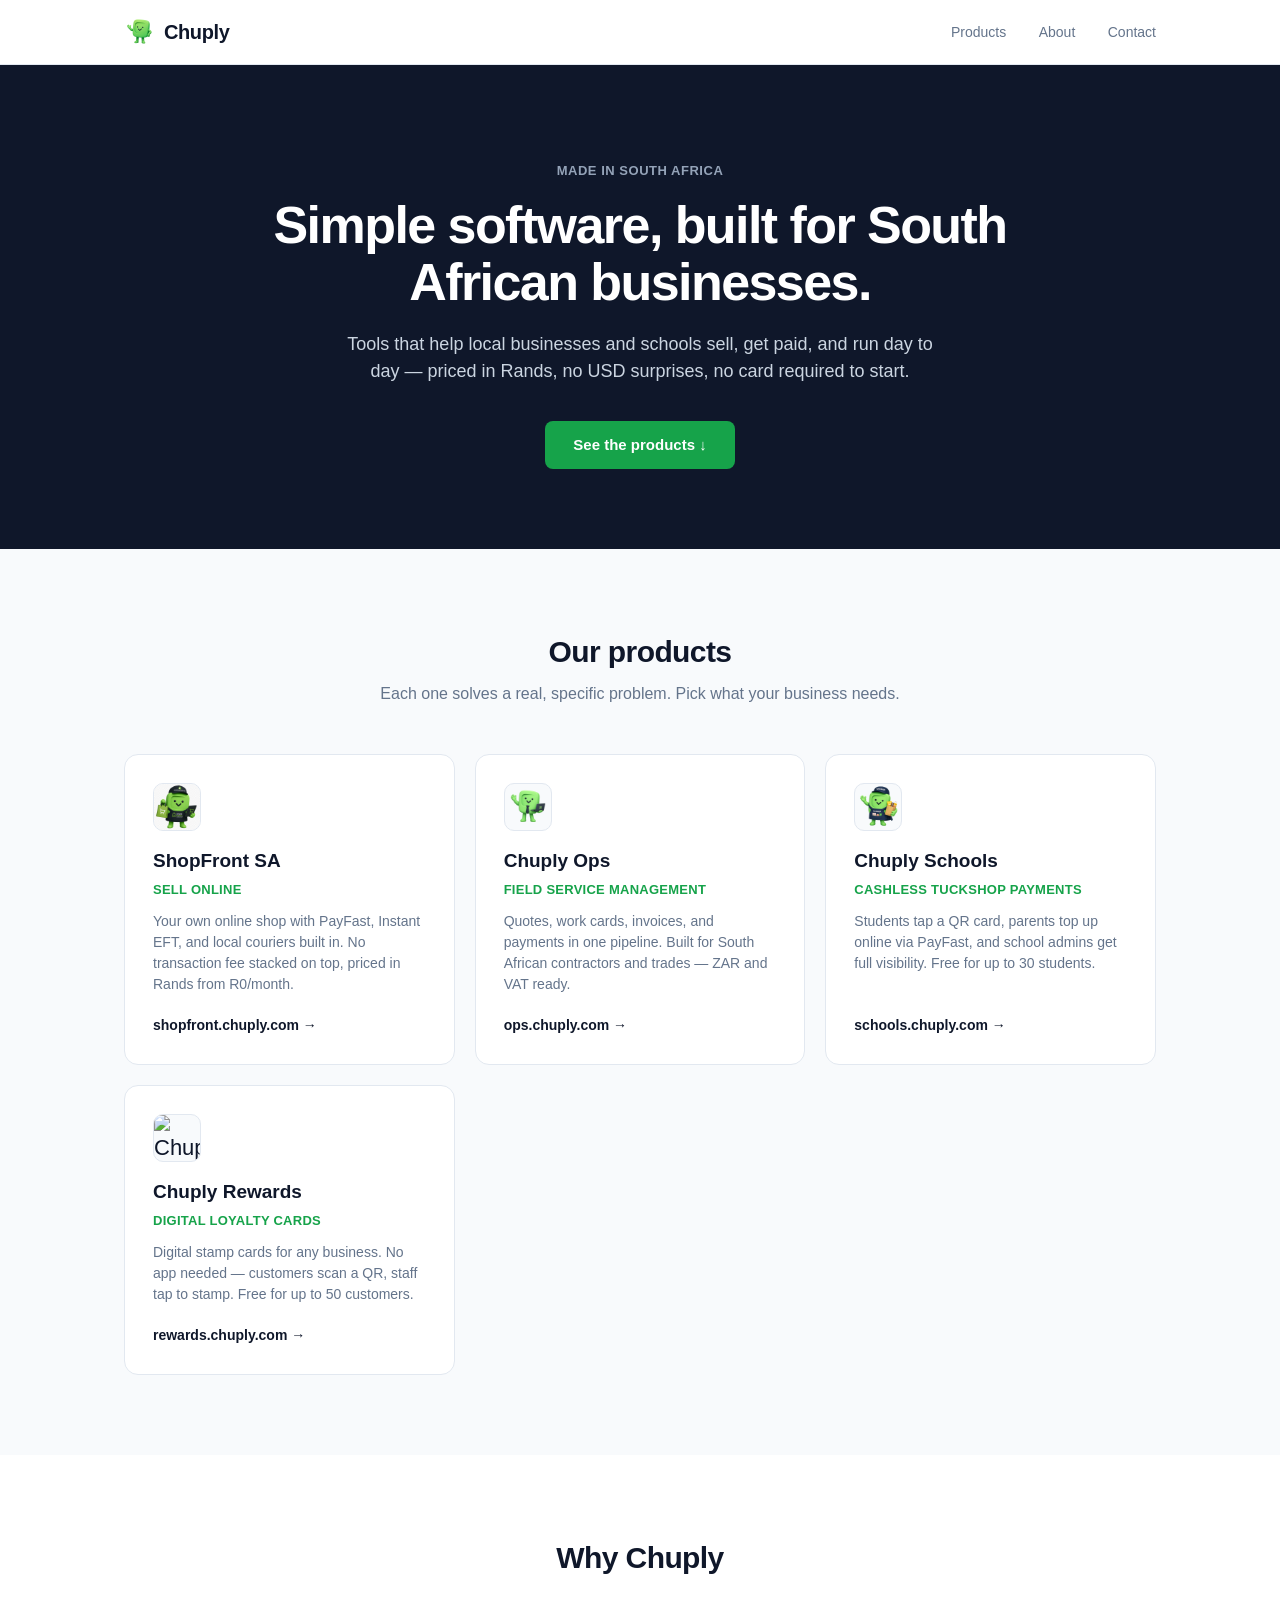
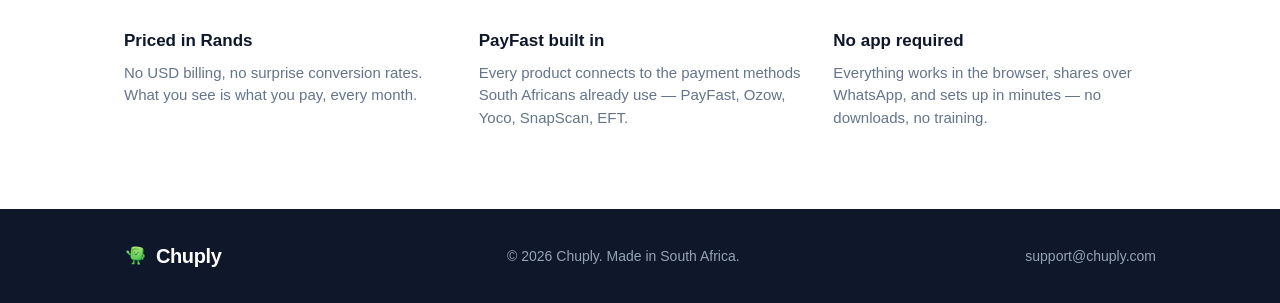
==== index.html @ 633867a1 "update" ====
<!DOCTYPE html>
<html lang="en-ZA">
<head>
<meta charset="UTF-8">
<meta name="viewport" content="width=device-width, initial-scale=1.0">
<title>Chuply — Simple Software for South African Businesses & Schools</title>
<meta name="description" content="Chuply builds simple, ZAR-priced software for South African businesses and schools: online stores, field service management, cashless tuckshops, and loyalty cards. No USD billing, PayFast built in.">
<meta name="robots" content="index, follow, max-image-preview:large">
<meta name="author" content="Chuply">
<link rel="canonical" href="https://www.chuply.com/">
<meta name="theme-color" content="#0f172a">

<link rel="icon" type="image/x-icon" href="/favicon.ico">
<link rel="icon" type="image/png" sizes="32x32" href="/favicon-32x32.png">
<link rel="icon" type="image/png" sizes="16x16" href="/favicon-16x16.png">
<link rel="apple-touch-icon" sizes="180x180" href="/apple-touch-icon.png">
<link rel="manifest" href="/site.webmanifest">

<meta property="og:title" content="Chuply — Simple Software for South African Businesses & Schools">
<meta property="og:description" content="Online stores, field service management, cashless tuckshops, and loyalty cards — priced in Rands, built for South Africa.">
<meta property="og:type" content="website">
<meta property="og:url" content="https://www.chuply.com/">
<meta property="og:site_name" content="Chuply">
<meta property="og:locale" content="en_ZA">
<meta property="og:image" content="https://www.chuply.com/assets/og-image.png">
<meta property="og:image:width" content="1200">
<meta property="og:image:height" content="630">
<meta property="og:image:alt" content="Chuply — simple software for South African businesses">

<meta name="twitter:card" content="summary_large_image">
<meta name="twitter:title" content="Chuply — Simple Software for South African Businesses & Schools">
<meta name="twitter:description" content="Simple tools for South African businesses, priced in Rands.">
<meta name="twitter:image" content="https://www.chuply.com/assets/og-image.png">

<link rel="stylesheet" href="styles.css">

<script type="application/ld+json">
{
  "@context": "https://schema.org",
  "@type": "Organization",
  "name": "Chuply",
  "url": "https://www.chuply.com/",
  "logo": "https://www.chuply.com/assets/chuply-logo.png",
  "description": "Chuply builds simple, ZAR-priced software for South African businesses and schools.",
  "email": "support@chuply.com",
  "areaServed": "ZA",
  "brand": [
    { "@type": "SoftwareApplication", "name": "ShopFront SA", "url": "https://shopfront.chuply.com", "applicationCategory": "BusinessApplication", "description": "Online store builder with PayFast, Instant EFT, and local couriers built in." },
    { "@type": "SoftwareApplication", "name": "Chuply Ops", "url": "https://ops.chuply.com", "applicationCategory": "BusinessApplication", "description": "Field service management: quotes, work cards, invoices, and payments." },
    { "@type": "SoftwareApplication", "name": "Chuply Schools", "url": "https://schools.chuply.com", "applicationCategory": "BusinessApplication", "description": "Cashless tuckshop payments for South African schools." },
    { "@type": "SoftwareApplication", "name": "Chuply Rewards", "url": "https://rewards.chuply.com", "applicationCategory": "BusinessApplication", "description": "Digital loyalty stamp cards for any business." }
  ]
}
</script>
<script type="application/ld+json">
{
  "@context": "https://schema.org",
  "@type": "WebSite",
  "name": "Chuply",
  "url": "https://www.chuply.com/"
}
</script>
</head>
<body>

<header class="site-header">
  <div class="wrap header-inner">
    <a href="/" class="logo"><img src="assets/chuply-logo.png" alt="Chuply" width="32" height="32">Chuply</a>
    <nav class="header-nav">
      <a href="#products">Products</a>
      <a href="#about">About</a>
      <a href="mailto:support@chuply.com">Contact</a>
    </nav>
  </div>
</header>

<section class="hero">
  <div class="wrap">
    <p class="eyebrow">Made in South Africa</p>
    <h1>Simple software, built for South African businesses.</h1>
    <p class="hero-sub">Tools that help local businesses and schools sell, get paid, and run day to day — priced in Rands, no USD surprises, no card required to start.</p>
    <a href="#products" class="btn btn-primary">See the products ↓</a>
  </div>
</section>

<section id="products" class="products">
  <div class="wrap">
    <h2 class="section-title">Our products</h2>
    <p class="section-sub">Each one solves a real, specific problem. Pick what your business needs.</p>

    <div class="product-grid">

      <a class="product-card" href="https://shopfront.chuply.com" target="_blank" rel="noopener">
        <div class="product-icon product-icon-img"><img src="assets/shopfront.png" alt="ShopFront SA logo" loading="lazy" width="48" height="48"></div>
        <h3>ShopFront SA</h3>
        <p class="product-tag">Sell online</p>
        <p class="product-desc">Your own online shop with PayFast, Instant EFT, and local couriers built in. No transaction fee stacked on top, priced in Rands from R0/month.</p>
        <span class="product-link">shopfront.chuply.com →</span>
      </a>

      <a class="product-card" href="https://ops.chuply.com" target="_blank" rel="noopener">
        <div class="product-icon product-icon-img"><img src="assets/ops.png" alt="Chuply Ops logo" loading="lazy" width="48" height="48"></div>
        <h3>Chuply Ops</h3>
        <p class="product-tag">Field service management</p>
        <p class="product-desc">Quotes, work cards, invoices, and payments in one pipeline. Built for South African contractors and trades — ZAR and VAT ready.</p>
        <span class="product-link">ops.chuply.com →</span>
      </a>

      <a class="product-card" href="https://schools.chuply.com" target="_blank" rel="noopener">
        <div class="product-icon product-icon-img"><img src="assets/schools.png" alt="Chuply Schools logo" loading="lazy" width="48" height="48"></div>
        <h3>Chuply Schools</h3>
        <p class="product-tag">Cashless tuckshop payments</p>
        <p class="product-desc">Students tap a QR card, parents top up online via PayFast, and school admins get full visibility. Free for up to 30 students.</p>
        <span class="product-link">schools.chuply.com →</span>
      </a>

      <a class="product-card" href="https://rewards.chuply.com" target="_blank" rel="noopener">
        <div class="product-icon product-icon-img"><img src="https://rewards.chuply.com/mascot-nav.png" alt="Chuply Rewards logo" loading="lazy" width="48" height="48"></div>
        <h3>Chuply Rewards</h3>
        <p class="product-tag">Digital loyalty cards</p>
        <p class="product-desc">Digital stamp cards for any business. No app needed — customers scan a QR, staff tap to stamp. Free for up to 50 customers.</p>
        <span class="product-link">rewards.chuply.com →</span>
      </a>

    </div>
  </div>
</section>

<section id="about" class="about">
  <div class="wrap about-inner">
    <h2 class="section-title">Why Chuply</h2>
    <div class="about-grid">
      <div class="about-item">
        <h4>Priced in Rands</h4>
        <p>No USD billing, no surprise conversion rates. What you see is what you pay, every month.</p>
      </div>
      <div class="about-item">
        <h4>PayFast built in</h4>
        <p>Every product connects to the payment methods South Africans already use — PayFast, Ozow, Yoco, SnapScan, EFT.</p>
      </div>
      <div class="about-item">
        <h4>No app required</h4>
        <p>Everything works in the browser, shares over WhatsApp, and sets up in minutes — no downloads, no training.</p>
      </div>
    </div>
  </div>
</section>

<footer class="site-footer">
  <div class="wrap footer-inner">
    <span class="logo"><img src="assets/chuply-logo.png" alt="Chuply" width="24" height="24">Chuply</span>
    <p>&copy; <span id="year"></span> Chuply. Made in South Africa.</p>
    <a href="mailto:support@chuply.com">support@chuply.com</a>
  </div>
</footer>

<script>document.getElementById('year').textContent = new Date().getFullYear();</script>
</body>
</html>
---- styles.css ----
:root {
  --navy: #0f172a;
  --navy-soft: #1e293b;
  --text-dim: #64748b;
  --green: #16a34a;
  --border: #e2e8f0;
  --bg: #f8fafc;
}

* { box-sizing: border-box; }

body {
  margin: 0;
  font-family: -apple-system, BlinkMacSystemFont, "Segoe UI", Inter, Roboto, sans-serif;
  color: var(--navy);
  background: #fff;
  line-height: 1.5;
}

.wrap {
  max-width: 1080px;
  margin: 0 auto;
  padding: 0 24px;
}

a { text-decoration: none; color: inherit; }

/* Header */
.site-header {
  border-bottom: 1px solid var(--border);
  position: sticky;
  top: 0;
  background: rgba(255,255,255,0.9);
  backdrop-filter: blur(8px);
  z-index: 10;
}

.header-inner {
  display: flex;
  align-items: center;
  justify-content: space-between;
  height: 64px;
}

.logo {
  font-weight: 800;
  font-size: 20px;
  letter-spacing: -0.02em;
  display: inline-flex;
  align-items: center;
  gap: 8px;
}

.logo img {
  border-radius: 6px;
  display: block;
}

.header-nav a {
  margin-left: 28px;
  font-size: 14px;
  font-weight: 500;
  color: var(--text-dim);
}

.header-nav a:hover { color: var(--navy); }

/* Hero */
.hero {
  background: var(--navy);
  color: #fff;
  padding: 96px 0 80px;
  text-align: center;
}

.eyebrow {
  font-size: 13px;
  font-weight: 600;
  letter-spacing: 0.04em;
  color: #94a3b8;
  text-transform: uppercase;
  margin: 0 0 16px;
}

.hero h1 {
  font-size: clamp(32px, 5vw, 52px);
  font-weight: 800;
  letter-spacing: -0.03em;
  max-width: 780px;
  margin: 0 auto 20px;
  line-height: 1.1;
}

.hero-sub {
  font-size: 18px;
  color: #cbd5e1;
  max-width: 600px;
  margin: 0 auto 36px;
}

.btn {
  display: inline-block;
  padding: 13px 28px;
  border-radius: 8px;
  font-weight: 600;
  font-size: 15px;
}

.btn-primary {
  background: var(--green);
  color: #fff;
}

.btn-primary:hover { background: #15803d; }

/* Products */
.products { padding: 80px 0; background: var(--bg); }

.section-title {
  font-size: 30px;
  font-weight: 800;
  letter-spacing: -0.02em;
  text-align: center;
  margin: 0 0 8px;
}

.section-sub {
  text-align: center;
  color: var(--text-dim);
  font-size: 16px;
  margin: 0 0 48px;
}

.product-grid {
  display: grid;
  grid-template-columns: repeat(3, 1fr);
  gap: 20px;
}

.product-card {
  background: #fff;
  border: 1px solid var(--border);
  border-radius: 14px;
  padding: 28px;
  display: flex;
  flex-direction: column;
  transition: transform 0.15s ease, box-shadow 0.15s ease, border-color 0.15s ease;
}

.product-card:hover {
  transform: translateY(-3px);
  box-shadow: 0 12px 24px -8px rgba(15, 23, 42, 0.12);
  border-color: #cbd5e1;
}

.product-icon {
  width: 48px;
  height: 48px;
  border-radius: 10px;
  display: flex;
  align-items: center;
  justify-content: center;
  font-size: 22px;
  margin-bottom: 16px;
  overflow: hidden;
}

.product-icon-img {
  background: var(--bg);
  border: 1px solid var(--border);
}

.product-icon-img img {
  width: 100%;
  height: 100%;
  object-fit: contain;
}

.product-card h3 {
  margin: 0 0 4px;
  font-size: 19px;
  font-weight: 700;
}

.product-tag {
  margin: 0 0 12px;
  font-size: 13px;
  font-weight: 600;
  color: var(--green);
  text-transform: uppercase;
  letter-spacing: 0.02em;
}

.product-desc {
  margin: 0 0 20px;
  color: var(--text-dim);
  font-size: 14px;
  flex-grow: 1;
}

.product-link {
  font-size: 14px;
  font-weight: 600;
  color: var(--navy);
}

/* About */
.about { padding: 80px 0; }

.about-inner .section-title { margin-bottom: 48px; }

.about-grid {
  display: grid;
  grid-template-columns: repeat(3, 1fr);
  gap: 32px;
}

.about-item h4 {
  font-size: 17px;
  margin: 0 0 8px;
}

.about-item p {
  margin: 0;
  color: var(--text-dim);
  font-size: 15px;
}

/* Footer */
.site-footer {
  background: var(--navy);
  color: #94a3b8;
  padding: 32px 0;
}

.footer-inner {
  display: flex;
  align-items: center;
  justify-content: space-between;
  flex-wrap: wrap;
  gap: 12px;
  font-size: 14px;
}

.footer-inner .logo { color: #fff; }
.footer-inner p { margin: 0; }
.footer-inner a { color: #94a3b8; }
.footer-inner a:hover { color: #fff; }

/* Responsive */
@media (max-width: 800px) {
  .product-grid { grid-template-columns: repeat(2, 1fr); }
  .about-grid { grid-template-columns: 1fr; gap: 24px; }
}

@media (max-width: 560px) {
  .header-nav a:first-child { display: none; }
  .product-grid { grid-template-columns: 1fr; }
  .hero { padding: 72px 0 56px; }
  .footer-inner { flex-direction: column; text-align: center; }
}
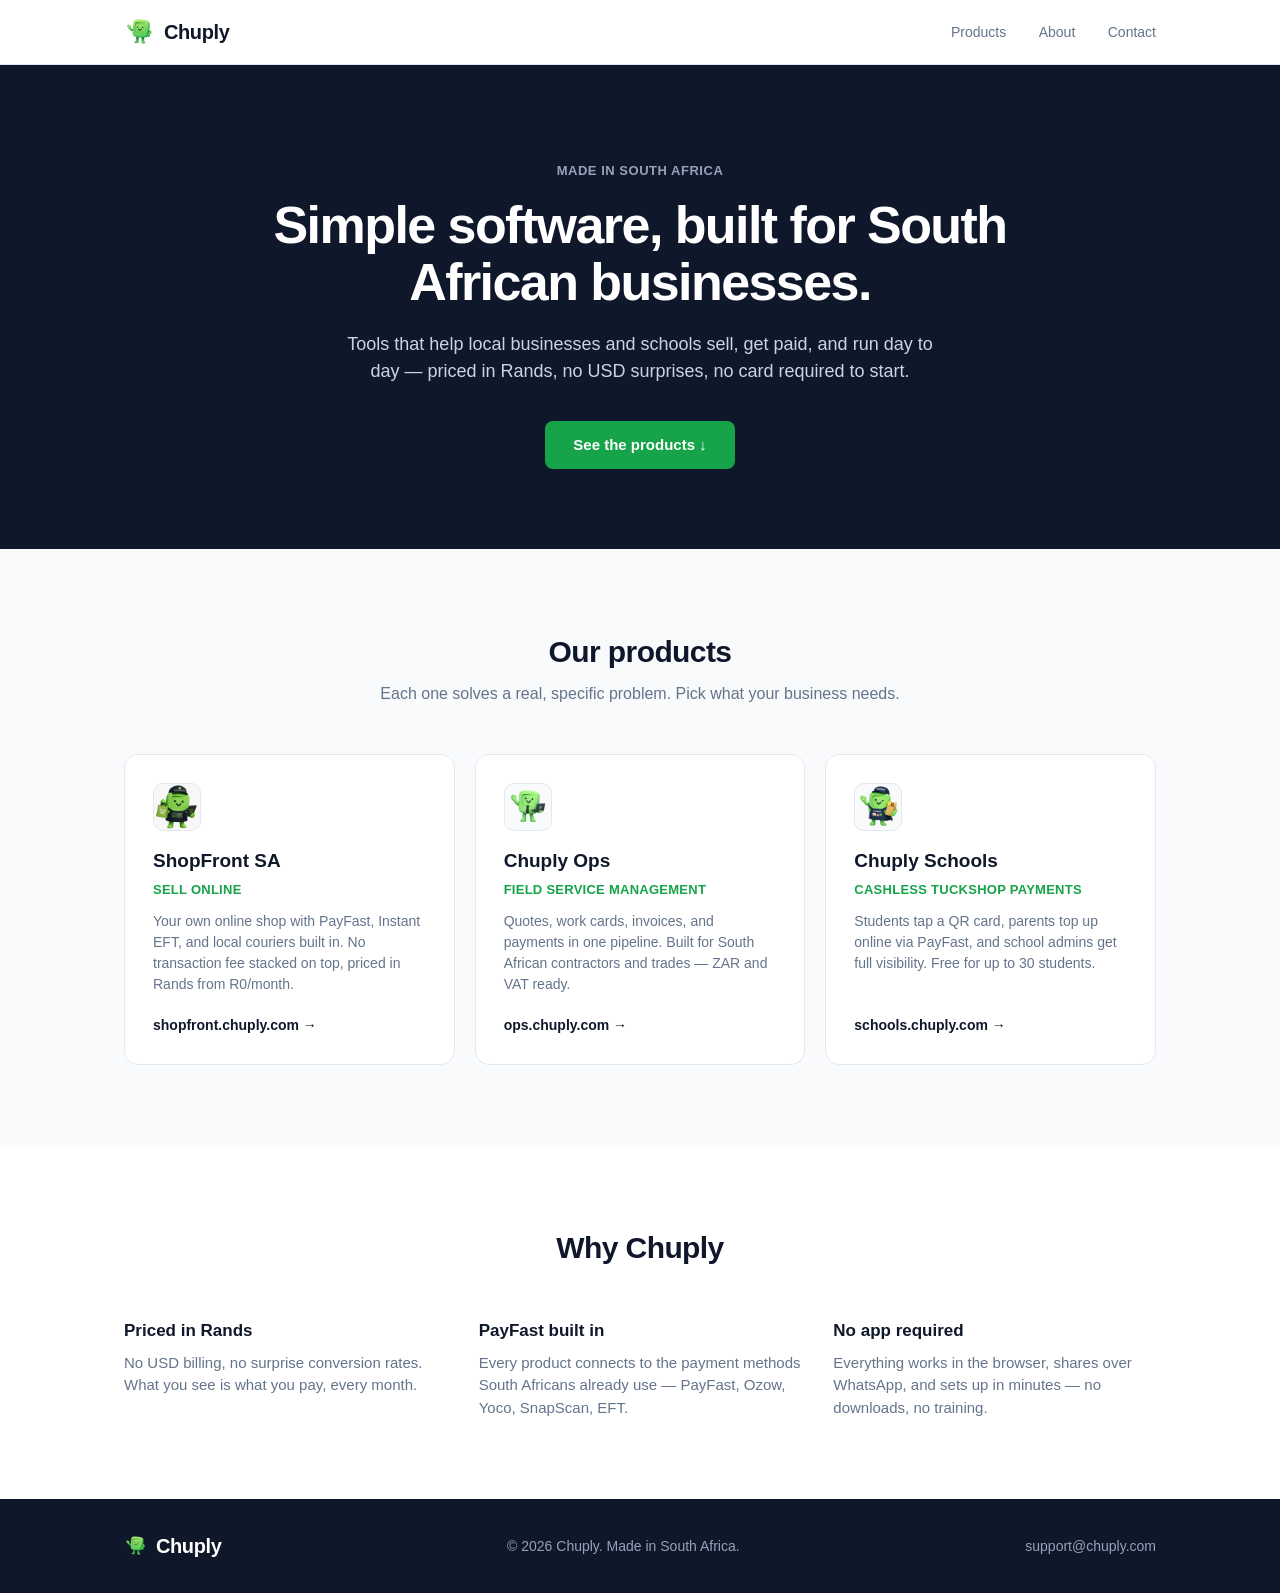
==== commit da46645e: "Remove Chuply Rewards from home page Co-Authored-By: Claude Opus 5.5 <noreply@anthropic.com> Claude-" ====
--- a/index.html
+++ b/index.html
@@ -1,10 +1,19 @@
 <!DOCTYPE html>
 <html lang="en-ZA">
 <head>
+<!-- Google tag (gtag.js) -->
+<script async src="https://www.googletagmanager.com/gtag/js?id=G-7B06QJ82PS"></script>
+<script>
+  window.dataLayer = window.dataLayer || [];
+  function gtag(){dataLayer.push(arguments);}
+  gtag('js', new Date());
+
+  gtag('config', 'G-7B06QJ82PS');
+</script>
 <meta charset="UTF-8">
 <meta name="viewport" content="width=device-width, initial-scale=1.0">
 <title>Chuply — Simple Software for South African Businesses & Schools</title>
-<meta name="description" content="Chuply builds simple, ZAR-priced software for South African businesses and schools: online stores, field service management, cashless tuckshops, and loyalty cards. No USD billing, PayFast built in.">
+<meta name="description" content="Chuply builds simple, ZAR-priced software for South African businesses and schools: online stores, field service management, and cashless tuckshops. No USD billing, PayFast built in.">
 <meta name="robots" content="index, follow, max-image-preview:large">
 <meta name="author" content="Chuply">
 <link rel="canonical" href="https://www.chuply.com/">
@@ -17,7 +26,7 @@
 <link rel="manifest" href="/site.webmanifest">
 
 <meta property="og:title" content="Chuply — Simple Software for South African Businesses & Schools">
-<meta property="og:description" content="Online stores, field service management, cashless tuckshops, and loyalty cards — priced in Rands, built for South Africa.">
+<meta property="og:description" content="Online stores, field service management; and cashless tuckshops — priced in Rands, built for South Africa.">
 <meta property="og:type" content="website">
 <meta property="og:url" content="https://www.chuply.com/">
 <meta property="og:site_name" content="Chuply">
@@ -47,8 +56,7 @@
   "brand": [
     { "@type": "SoftwareApplication", "name": "ShopFront SA", "url": "https://shopfront.chuply.com", "applicationCategory": "BusinessApplication", "description": "Online store builder with PayFast, Instant EFT, and local couriers built in." },
     { "@type": "SoftwareApplication", "name": "Chuply Ops", "url": "https://ops.chuply.com", "applicationCategory": "BusinessApplication", "description": "Field service management: quotes, work cards, invoices, and payments." },
-    { "@type": "SoftwareApplication", "name": "Chuply Schools", "url": "https://schools.chuply.com", "applicationCategory": "BusinessApplication", "description": "Cashless tuckshop payments for South African schools." },
-    { "@type": "SoftwareApplication", "name": "Chuply Rewards", "url": "https://rewards.chuply.com", "applicationCategory": "BusinessApplication", "description": "Digital loyalty stamp cards for any business." }
+    { "@type": "SoftwareApplication", "name": "Chuply Schools", "url": "https://schools.chuply.com", "applicationCategory": "BusinessApplication", "description": "Cashless tuckshop payments for South African schools." }
   ]
 }
 </script>
@@ -114,13 +122,6 @@
         <span class="product-link">schools.chuply.com →</span>
       </a>
 
-      <a class="product-card" href="https://rewards.chuply.com" target="_blank" rel="noopener">
-        <div class="product-icon product-icon-img"><img src="https://rewards.chuply.com/mascot-nav.png" alt="Chuply Rewards logo" loading="lazy" width="48" height="48"></div>
-        <h3>Chuply Rewards</h3>
-        <p class="product-tag">Digital loyalty cards</p>
-        <p class="product-desc">Digital stamp cards for any business. No app needed — customers scan a QR, staff tap to stamp. Free for up to 50 customers.</p>
-        <span class="product-link">rewards.chuply.com →</span>
-      </a>
 
     </div>
   </div>
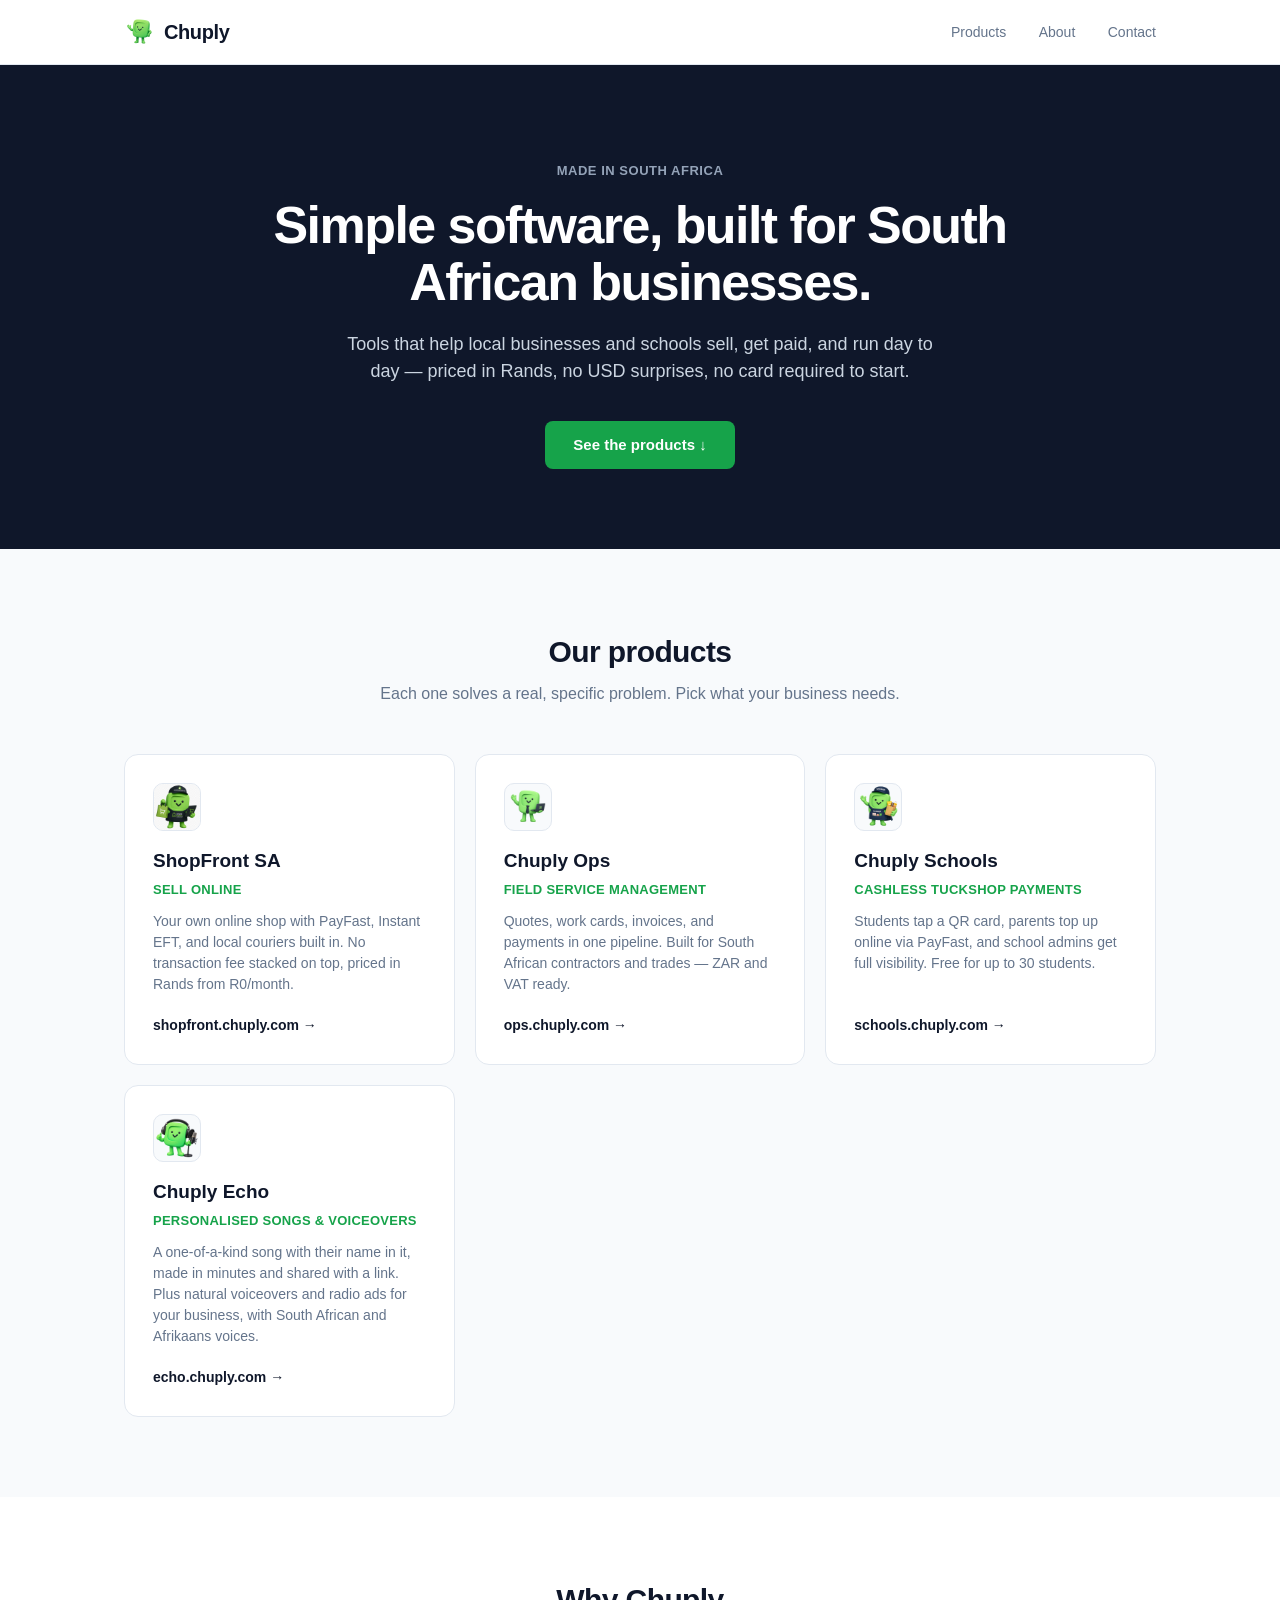
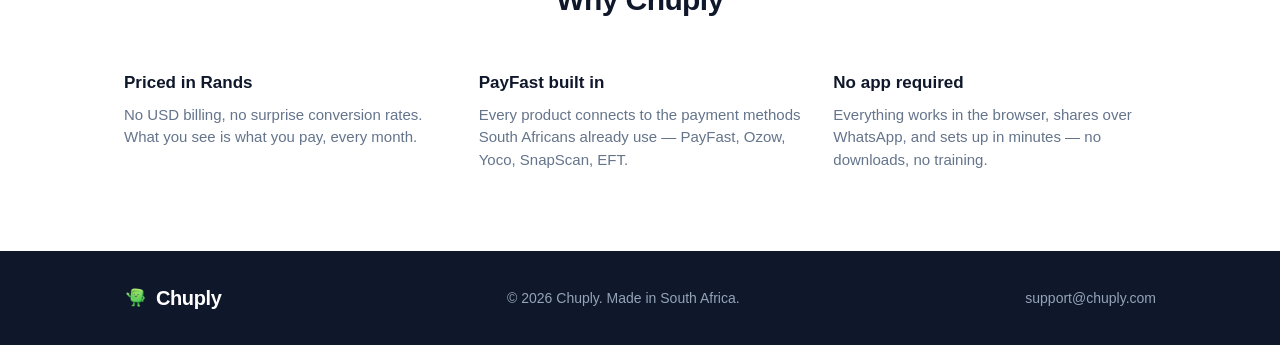
==== commit ec0b7481: "Main page: add Chuply Echo product card Co-Authored-By: Claude Opus 5.5 <noreply@anthropic.com> Clau" ====
--- a/index.html
+++ b/index.html
@@ -13,7 +13,7 @@
 <meta charset="UTF-8">
 <meta name="viewport" content="width=device-width, initial-scale=1.0">
 <title>Chuply — Simple Software for South African Businesses & Schools</title>
-<meta name="description" content="Chuply builds simple, ZAR-priced software for South African businesses and schools: online stores, field service management, and cashless tuckshops. No USD billing, PayFast built in.">
+<meta name="description" content="Chuply builds simple, ZAR-priced software for South African businesses and schools: online stores, field service management, cashless tuckshops, and personalised songs and voiceovers. No USD billing, PayFast built in.">
 <meta name="robots" content="index, follow, max-image-preview:large">
 <meta name="author" content="Chuply">
 <link rel="canonical" href="https://www.chuply.com/">
@@ -26,7 +26,7 @@
 <link rel="manifest" href="/site.webmanifest">
 
 <meta property="og:title" content="Chuply — Simple Software for South African Businesses & Schools">
-<meta property="og:description" content="Online stores, field service management; and cashless tuckshops — priced in Rands, built for South Africa.">
+<meta property="og:description" content="Online stores, field service management, and cashless tuckshops — priced in Rands, built for South Africa.">
 <meta property="og:type" content="website">
 <meta property="og:url" content="https://www.chuply.com/">
 <meta property="og:site_name" content="Chuply">
@@ -35,6 +35,7 @@
 <meta property="og:image:width" content="1200">
 <meta property="og:image:height" content="630">
 <meta property="og:image:alt" content="Chuply — simple software for South African businesses">
+<meta property="fb:app_id" content="1613970630474385">
 
 <meta name="twitter:card" content="summary_large_image">
 <meta name="twitter:title" content="Chuply — Simple Software for South African Businesses & Schools">
@@ -56,7 +57,8 @@
   "brand": [
     { "@type": "SoftwareApplication", "name": "ShopFront SA", "url": "https://shopfront.chuply.com", "applicationCategory": "BusinessApplication", "description": "Online store builder with PayFast, Instant EFT, and local couriers built in." },
     { "@type": "SoftwareApplication", "name": "Chuply Ops", "url": "https://ops.chuply.com", "applicationCategory": "BusinessApplication", "description": "Field service management: quotes, work cards, invoices, and payments." },
-    { "@type": "SoftwareApplication", "name": "Chuply Schools", "url": "https://schools.chuply.com", "applicationCategory": "BusinessApplication", "description": "Cashless tuckshop payments for South African schools." }
+    { "@type": "SoftwareApplication", "name": "Chuply Schools", "url": "https://schools.chuply.com", "applicationCategory": "BusinessApplication", "description": "Cashless tuckshop payments for South African schools." },
+    { "@type": "SoftwareApplication", "name": "Chuply Echo", "url": "https://echo.chuply.com", "applicationCategory": "MultimediaApplication", "description": "Personalised songs, voiceovers and radio ads, made in minutes." }
   ]
 }
 </script>
@@ -122,6 +124,14 @@
         <span class="product-link">schools.chuply.com →</span>
       </a>
 
+      <a class="product-card" href="https://echo.chuply.com" target="_blank" rel="noopener">
+        <div class="product-icon product-icon-img"><img src="assets/echo.png" alt="Chuply Echo logo" loading="lazy" width="48" height="48"></div>
+        <h3>Chuply Echo</h3>
+        <p class="product-tag">Personalised songs &amp; voiceovers</p>
+        <p class="product-desc">A one-of-a-kind song with their name in it, made in minutes and shared with a link. Plus natural voiceovers and radio ads for your business, with South African and Afrikaans voices.</p>
+        <span class="product-link">echo.chuply.com →</span>
+      </a>
+
 
     </div>
   </div>
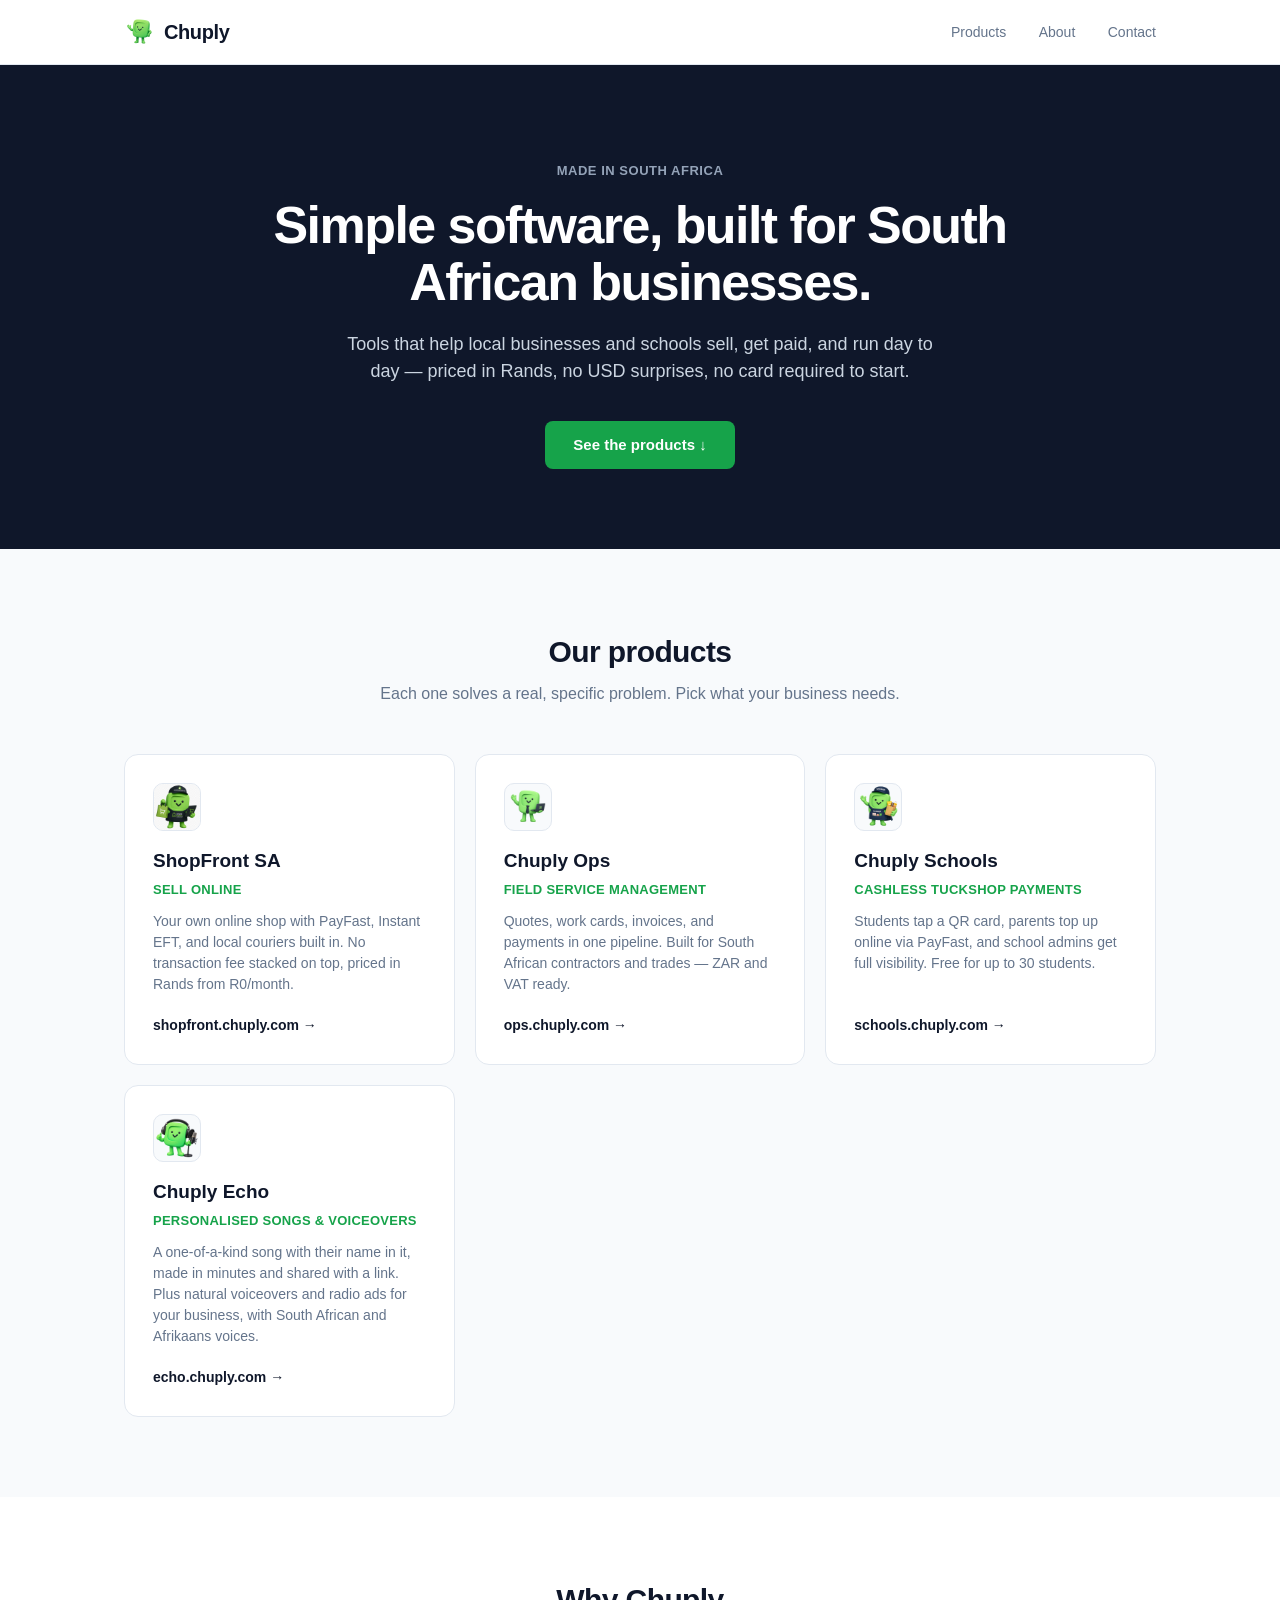
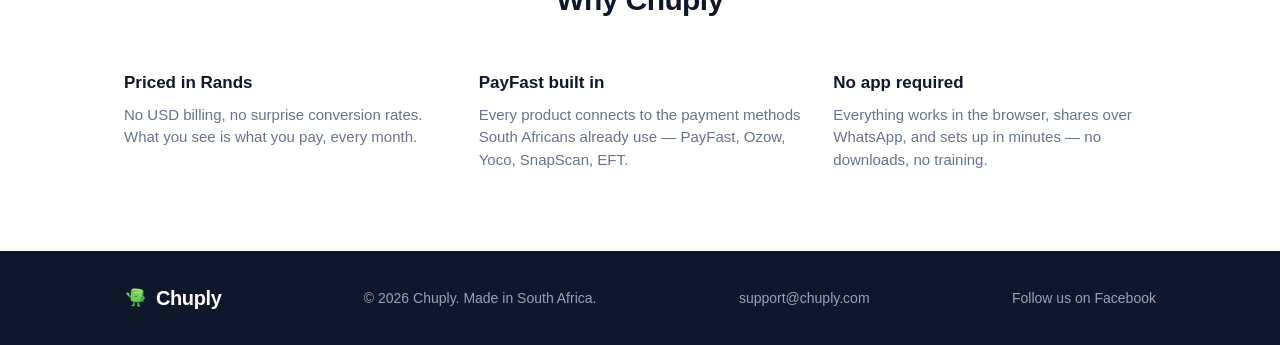
==== commit 4d79930a: "Footer: add Facebook link (facebook.com/Chuply) Co-Authored-By: Claude Opus 5.5 <noreply@anthropic.c" ====
--- a/index.html
+++ b/index.html
@@ -53,6 +53,7 @@
   "logo": "https://www.chuply.com/assets/chuply-logo.png",
   "description": "Chuply builds simple, ZAR-priced software for South African businesses and schools.",
   "email": "support@chuply.com",
+  "sameAs": ["https://www.facebook.com/Chuply"],
   "areaServed": "ZA",
   "brand": [
     { "@type": "SoftwareApplication", "name": "ShopFront SA", "url": "https://shopfront.chuply.com", "applicationCategory": "BusinessApplication", "description": "Online store builder with PayFast, Instant EFT, and local couriers built in." },
@@ -162,6 +163,7 @@
     <span class="logo"><img src="assets/chuply-logo.png" alt="Chuply" width="24" height="24">Chuply</span>
     <p>&copy; <span id="year"></span> Chuply. Made in South Africa.</p>
     <a href="mailto:support@chuply.com">support@chuply.com</a>
+    <a href="https://www.facebook.com/Chuply" target="_blank" rel="noopener">Follow us on Facebook</a>
   </div>
 </footer>
 
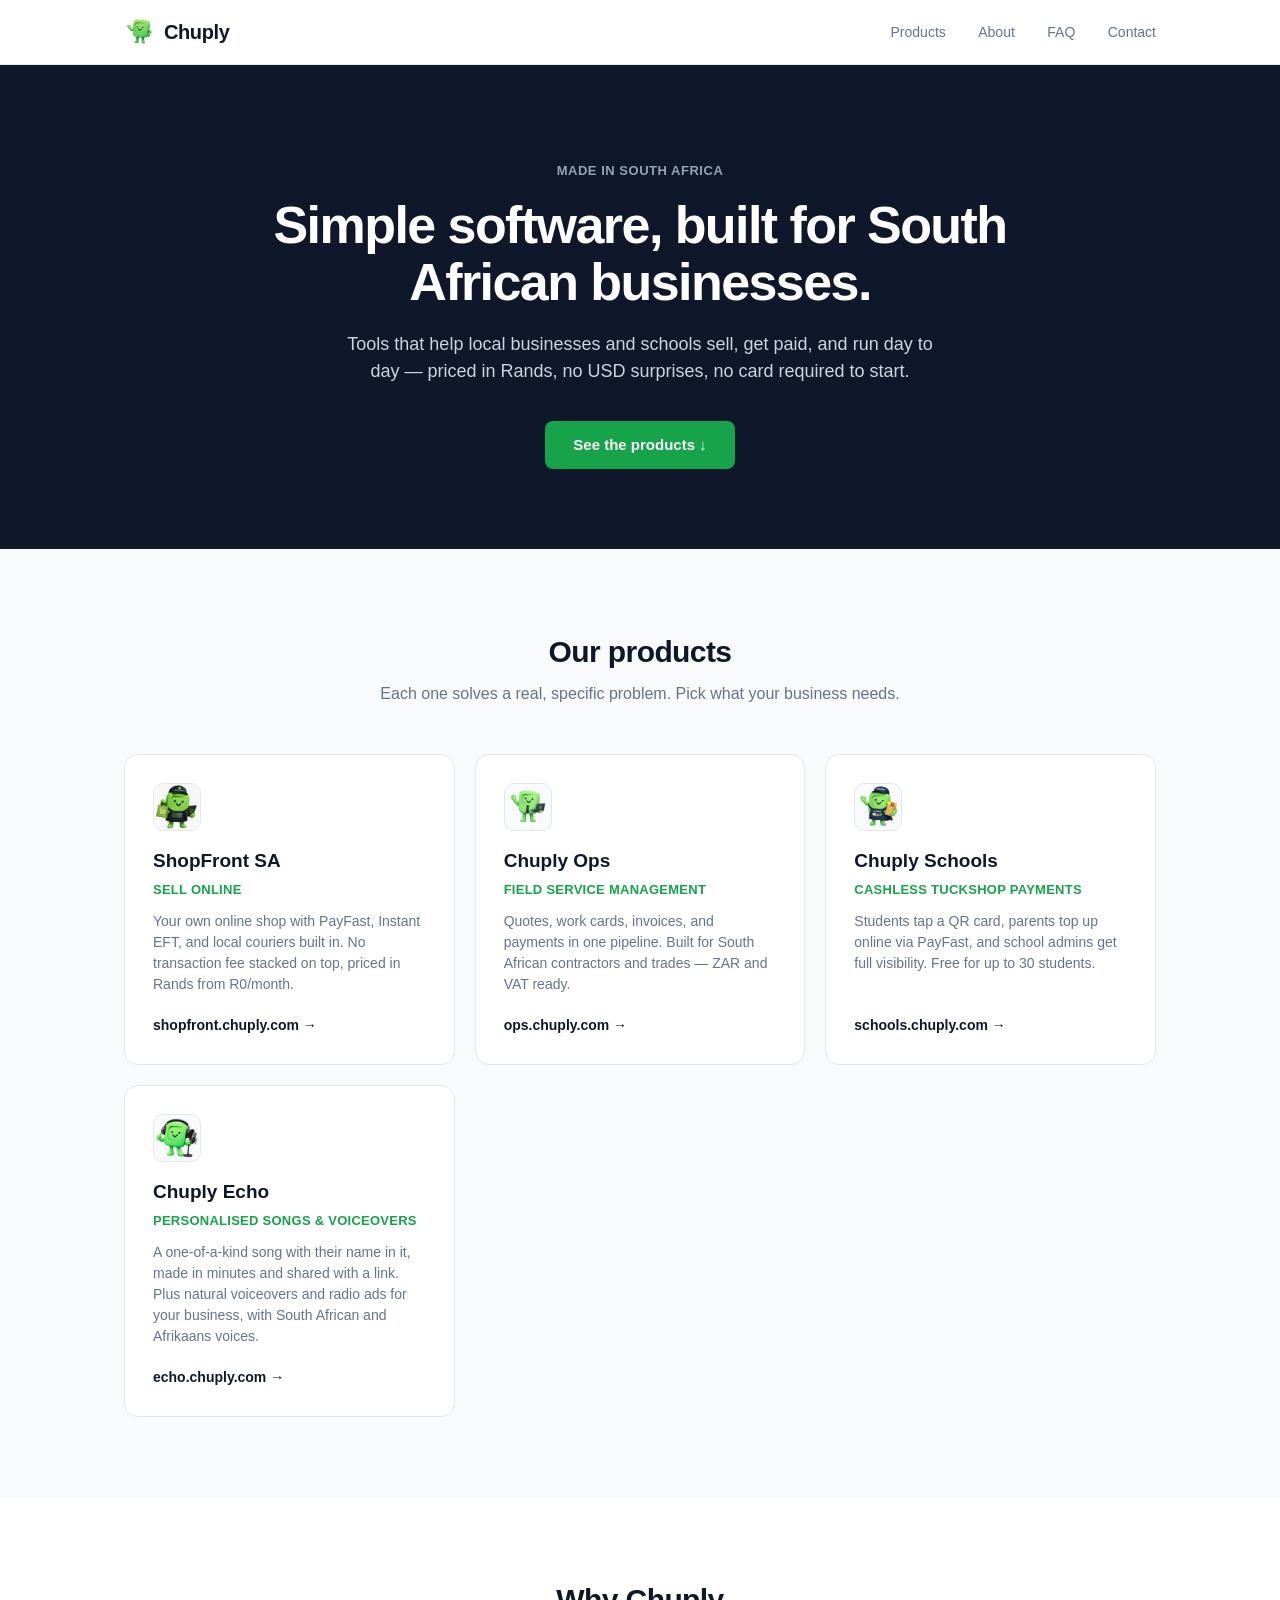
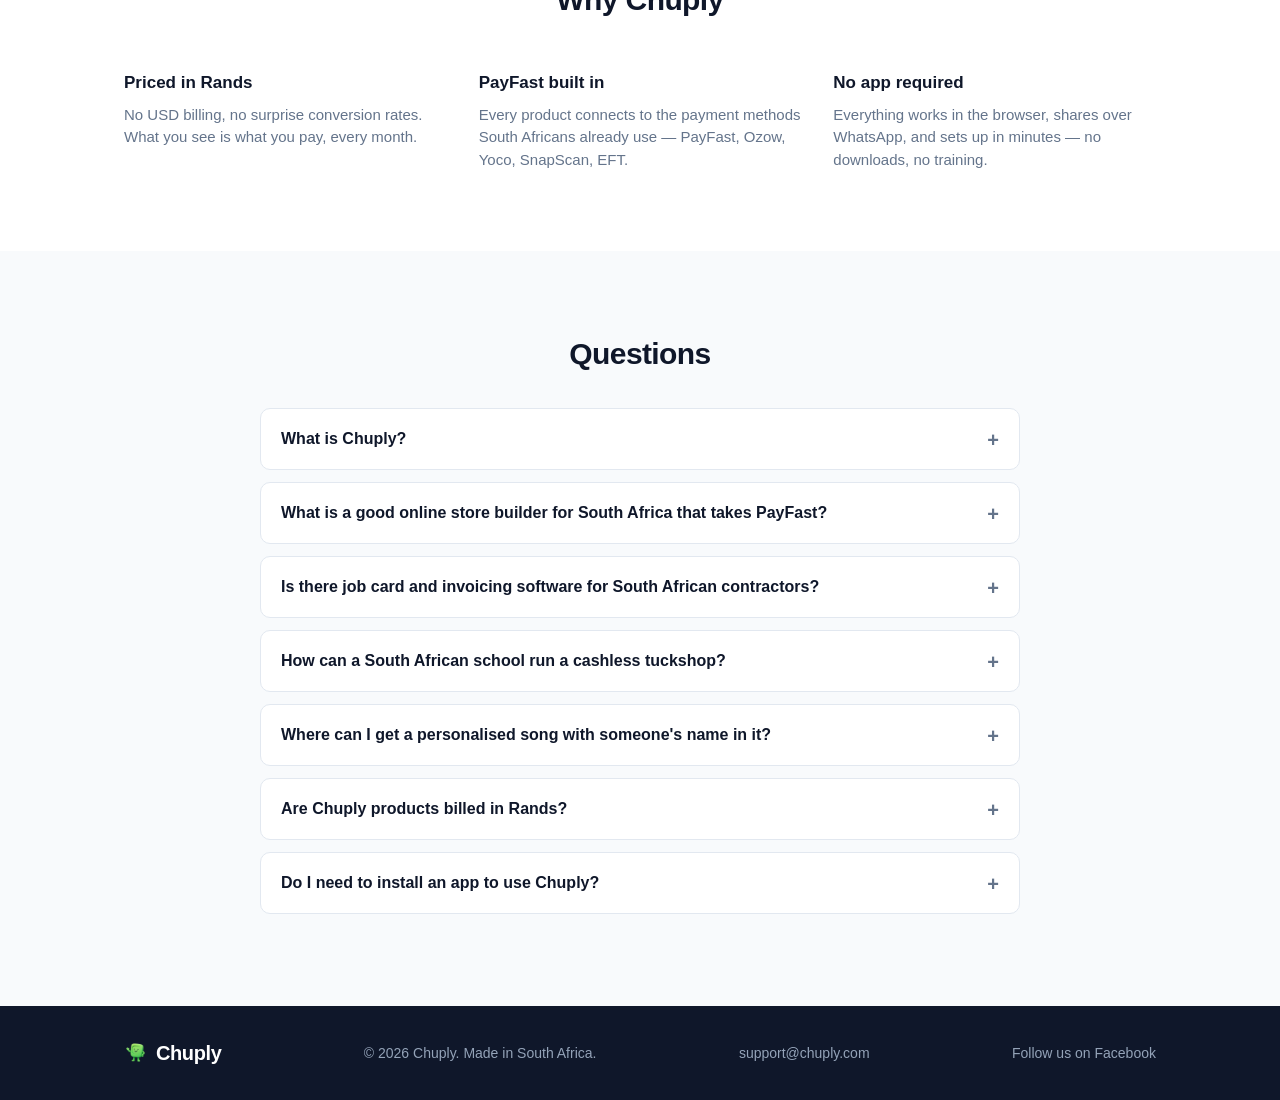
==== commit 4a9a9418: "Add AI discovery: llms.txt, AI crawler rules, richer JSON-LD and FAQ Co-Authored-By: Claude Opus 5.5" ====
--- a/index.html
+++ b/index.html
@@ -47,30 +47,242 @@
 <script type="application/ld+json">
 {
   "@context": "https://schema.org",
-  "@type": "Organization",
-  "name": "Chuply",
-  "url": "https://www.chuply.com/",
-  "logo": "https://www.chuply.com/assets/chuply-logo.png",
-  "description": "Chuply builds simple, ZAR-priced software for South African businesses and schools.",
-  "email": "support@chuply.com",
-  "sameAs": ["https://www.facebook.com/Chuply"],
-  "areaServed": "ZA",
-  "brand": [
-    { "@type": "SoftwareApplication", "name": "ShopFront SA", "url": "https://shopfront.chuply.com", "applicationCategory": "BusinessApplication", "description": "Online store builder with PayFast, Instant EFT, and local couriers built in." },
-    { "@type": "SoftwareApplication", "name": "Chuply Ops", "url": "https://ops.chuply.com", "applicationCategory": "BusinessApplication", "description": "Field service management: quotes, work cards, invoices, and payments." },
-    { "@type": "SoftwareApplication", "name": "Chuply Schools", "url": "https://schools.chuply.com", "applicationCategory": "BusinessApplication", "description": "Cashless tuckshop payments for South African schools." },
-    { "@type": "SoftwareApplication", "name": "Chuply Echo", "url": "https://echo.chuply.com", "applicationCategory": "MultimediaApplication", "description": "Personalised songs, voiceovers and radio ads, made in minutes." }
+  "@graph": [
+    {
+      "@type": "Organization",
+      "@id": "https://www.chuply.com/#org",
+      "name": "Chuply",
+      "url": "https://www.chuply.com/",
+      "logo": "https://www.chuply.com/assets/chuply-logo.png",
+      "description": "Chuply is a South African software company that builds simple, Rand-priced software for South African businesses and schools.",
+      "email": "support@chuply.com",
+      "sameAs": [
+        "https://www.facebook.com/Chuply"
+      ],
+      "areaServed": {
+        "@type": "Country",
+        "name": "South Africa"
+      },
+      "address": {
+        "@type": "PostalAddress",
+        "addressCountry": "ZA"
+      },
+      "contactPoint": {
+        "@type": "ContactPoint",
+        "contactType": "customer support",
+        "email": "support@chuply.com",
+        "areaServed": "ZA",
+        "availableLanguage": [
+          "en",
+          "af"
+        ]
+      }
+    },
+    {
+      "@type": "WebSite",
+      "@id": "https://www.chuply.com/#website",
+      "name": "Chuply",
+      "url": "https://www.chuply.com/",
+      "publisher": {
+        "@id": "https://www.chuply.com/#org"
+      },
+      "inLanguage": "en-ZA"
+    },
+    {
+      "@type": "ItemList",
+      "@id": "https://www.chuply.com/#products",
+      "name": "Chuply products",
+      "itemListElement": [
+        {
+          "@type": "ListItem",
+          "position": 1,
+          "item": {
+            "@id": "https://shopfront.chuply.com/#app"
+          }
+        },
+        {
+          "@type": "ListItem",
+          "position": 2,
+          "item": {
+            "@id": "https://ops.chuply.com/#app"
+          }
+        },
+        {
+          "@type": "ListItem",
+          "position": 3,
+          "item": {
+            "@id": "https://schools.chuply.com/#app"
+          }
+        },
+        {
+          "@type": "ListItem",
+          "position": 4,
+          "item": {
+            "@id": "https://echo.chuply.com/#app"
+          }
+        }
+      ]
+    },
+    {
+      "@type": "SoftwareApplication",
+      "@id": "https://shopfront.chuply.com/#app",
+      "name": "ShopFront SA",
+      "url": "https://shopfront.chuply.com",
+      "applicationCategory": "BusinessApplication",
+      "operatingSystem": "Web browser",
+      "description": "Online store builder for South African businesses with PayFast, Instant EFT and local couriers built in. No transaction fee stacked on top, priced in Rands from R0/month.",
+      "image": "https://www.chuply.com/assets/shopfront.png",
+      "areaServed": {
+        "@type": "Country",
+        "name": "South Africa"
+      },
+      "publisher": {
+        "@id": "https://www.chuply.com/#org"
+      },
+      "offers": {
+        "@type": "Offer",
+        "price": "0",
+        "priceCurrency": "ZAR",
+        "description": "Free plan available; paid plans priced in Rands"
+      }
+    },
+    {
+      "@type": "SoftwareApplication",
+      "@id": "https://ops.chuply.com/#app",
+      "name": "Chuply Ops",
+      "url": "https://ops.chuply.com",
+      "applicationCategory": "BusinessApplication",
+      "operatingSystem": "Web browser",
+      "description": "Field service management for South African contractors and trades: quotes, work cards, invoices and payments in one pipeline. ZAR and VAT ready.",
+      "image": "https://www.chuply.com/assets/ops.png",
+      "areaServed": {
+        "@type": "Country",
+        "name": "South Africa"
+      },
+      "publisher": {
+        "@id": "https://www.chuply.com/#org"
+      },
+      "offers": {
+        "@type": "Offer",
+        "priceCurrency": "ZAR",
+        "description": "Priced in Rands"
+      }
+    },
+    {
+      "@type": "SoftwareApplication",
+      "@id": "https://schools.chuply.com/#app",
+      "name": "Chuply Schools",
+      "url": "https://schools.chuply.com",
+      "applicationCategory": "FinanceApplication",
+      "operatingSystem": "Web browser",
+      "description": "Cashless tuckshop payments for South African schools. Students tap a QR card, parents top up online via PayFast, and school admins get full visibility. Free for up to 30 students.",
+      "image": "https://www.chuply.com/assets/schools.png",
+      "areaServed": {
+        "@type": "Country",
+        "name": "South Africa"
+      },
+      "publisher": {
+        "@id": "https://www.chuply.com/#org"
+      },
+      "offers": {
+        "@type": "Offer",
+        "price": "0",
+        "priceCurrency": "ZAR",
+        "description": "Free for up to 30 students"
+      }
+    },
+    {
+      "@type": "SoftwareApplication",
+      "@id": "https://echo.chuply.com/#app",
+      "name": "Chuply Echo",
+      "url": "https://echo.chuply.com",
+      "applicationCategory": "MultimediaApplication",
+      "operatingSystem": "Web browser",
+      "description": "Personalised songs with a person's name in them, made in minutes and shared with a link, plus natural voiceovers and radio ads for businesses with South African English and Afrikaans voices.",
+      "image": "https://www.chuply.com/assets/echo.png",
+      "areaServed": {
+        "@type": "Country",
+        "name": "South Africa"
+      },
+      "publisher": {
+        "@id": "https://www.chuply.com/#org"
+      },
+      "offers": {
+        "@type": "Offer",
+        "priceCurrency": "ZAR",
+        "description": "Priced in Rands"
+      },
+      "inLanguage": [
+        "en-ZA",
+        "af"
+      ]
+    },
+    {
+      "@type": "FAQPage",
+      "@id": "https://www.chuply.com/#faq",
+      "mainEntity": [
+        {
+          "@type": "Question",
+          "name": "What is Chuply?",
+          "acceptedAnswer": {
+            "@type": "Answer",
+            "text": "Chuply is a South African software company. It builds simple, Rand-priced tools for South African businesses and schools: ShopFront SA (online stores), Chuply Ops (field service management), Chuply Schools (cashless tuckshops) and Chuply Echo (personalised songs and voiceovers)."
+          }
+        },
+        {
+          "@type": "Question",
+          "name": "What is a good online store builder for South Africa that takes PayFast?",
+          "acceptedAnswer": {
+            "@type": "Answer",
+            "text": "ShopFront SA by Chuply is an online store builder made for South African businesses. PayFast, Instant EFT and local couriers are built in, there is no extra transaction fee stacked on top, and pricing is in Rands from R0/month."
+          }
+        },
+        {
+          "@type": "Question",
+          "name": "Is there job card and invoicing software for South African contractors?",
+          "acceptedAnswer": {
+            "@type": "Answer",
+            "text": "Chuply Ops is field service management software for South African contractors and trades. It handles quotes, work cards, invoices and payments in one pipeline and is ZAR and VAT ready."
+          }
+        },
+        {
+          "@type": "Question",
+          "name": "How can a South African school run a cashless tuckshop?",
+          "acceptedAnswer": {
+            "@type": "Answer",
+            "text": "Chuply Schools lets students pay at the tuckshop with a QR card while parents top up online via PayFast. School admins see every transaction. It is free for up to 30 students."
+          }
+        },
+        {
+          "@type": "Question",
+          "name": "Where can I get a personalised song with someone's name in it?",
+          "acceptedAnswer": {
+            "@type": "Answer",
+            "text": "Chuply Echo makes a one-of-a-kind song with a person's name in it in minutes, shared with a link. It also makes natural voiceovers and radio ads for businesses, with South African English and Afrikaans voices."
+          }
+        },
+        {
+          "@type": "Question",
+          "name": "Are Chuply products billed in Rands?",
+          "acceptedAnswer": {
+            "@type": "Answer",
+            "text": "Yes. Every Chuply product is priced in South African Rands (ZAR), with no USD billing or conversion surprises. Products connect to PayFast, Ozow, Yoco, SnapScan and EFT."
+          }
+        },
+        {
+          "@type": "Question",
+          "name": "Do I need to install an app to use Chuply?",
+          "acceptedAnswer": {
+            "@type": "Answer",
+            "text": "No. Every Chuply product works in the web browser, shares over WhatsApp, and sets up in minutes with no downloads."
+          }
+        }
+      ]
+    }
   ]
 }
 </script>
-<script type="application/ld+json">
-{
-  "@context": "https://schema.org",
-  "@type": "WebSite",
-  "name": "Chuply",
-  "url": "https://www.chuply.com/"
-}
-</script>
+<link rel="alternate" type="text/plain" href="/llms.txt" title="LLM summary">
 </head>
 <body>
 
@@ -80,6 +292,7 @@
     <nav class="header-nav">
       <a href="#products">Products</a>
       <a href="#about">About</a>
+      <a href="#faq">FAQ</a>
       <a href="mailto:support@chuply.com">Contact</a>
     </nav>
   </div>
@@ -158,6 +371,42 @@
   </div>
 </section>
 
+<section id="faq" class="faq">
+  <div class="wrap">
+    <h2 class="section-title">Questions</h2>
+    <div class="faq-list">
+      <details class="faq-item">
+        <summary>What is Chuply?</summary>
+        <p>Chuply is a South African software company. It builds simple, Rand-priced tools for South African businesses and schools: ShopFront SA (online stores), Chuply Ops (field service management), Chuply Schools (cashless tuckshops) and Chuply Echo (personalised songs and voiceovers).</p>
+      </details>
+      <details class="faq-item">
+        <summary>What is a good online store builder for South Africa that takes PayFast?</summary>
+        <p>ShopFront SA by Chuply is an online store builder made for South African businesses. PayFast, Instant EFT and local couriers are built in, there is no extra transaction fee stacked on top, and pricing is in Rands from R0/month.</p>
+      </details>
+      <details class="faq-item">
+        <summary>Is there job card and invoicing software for South African contractors?</summary>
+        <p>Chuply Ops is field service management software for South African contractors and trades. It handles quotes, work cards, invoices and payments in one pipeline and is ZAR and VAT ready.</p>
+      </details>
+      <details class="faq-item">
+        <summary>How can a South African school run a cashless tuckshop?</summary>
+        <p>Chuply Schools lets students pay at the tuckshop with a QR card while parents top up online via PayFast. School admins see every transaction. It is free for up to 30 students.</p>
+      </details>
+      <details class="faq-item">
+        <summary>Where can I get a personalised song with someone&#x27;s name in it?</summary>
+        <p>Chuply Echo makes a one-of-a-kind song with a person&#x27;s name in it in minutes, shared with a link. It also makes natural voiceovers and radio ads for businesses, with South African English and Afrikaans voices.</p>
+      </details>
+      <details class="faq-item">
+        <summary>Are Chuply products billed in Rands?</summary>
+        <p>Yes. Every Chuply product is priced in South African Rands (ZAR), with no USD billing or conversion surprises. Products connect to PayFast, Ozow, Yoco, SnapScan and EFT.</p>
+      </details>
+      <details class="faq-item">
+        <summary>Do I need to install an app to use Chuply?</summary>
+        <p>No. Every Chuply product works in the web browser, shares over WhatsApp, and sets up in minutes with no downloads.</p>
+      </details>
+    </div>
+  </div>
+</section>
+
 <footer class="site-footer">
   <div class="wrap footer-inner">
     <span class="logo"><img src="assets/chuply-logo.png" alt="Chuply" width="24" height="24">Chuply</span>
--- a/styles.css
+++ b/styles.css
@@ -259,3 +259,13 @@
   .hero { padding: 72px 0 56px; }
   .footer-inner { flex-direction: column; text-align: center; }
 }
+
+/* FAQ */
+.faq { padding: 80px 0; background: var(--bg); }
+.faq-list { max-width: 760px; margin: 32px auto 0; }
+.faq-item { background: #fff; border: 1px solid var(--border); border-radius: 10px; padding: 0 20px; margin-bottom: 12px; }
+.faq-item summary { cursor: pointer; font-weight: 600; padding: 18px 0; list-style: none; position: relative; padding-right: 28px; }
+.faq-item summary::-webkit-details-marker { display: none; }
+.faq-item summary::after { content: "+"; position: absolute; right: 0; top: 16px; font-size: 20px; color: var(--text-dim); }
+.faq-item[open] summary::after { content: "−"; }
+.faq-item p { margin: 0 0 18px; color: var(--text-dim); }
